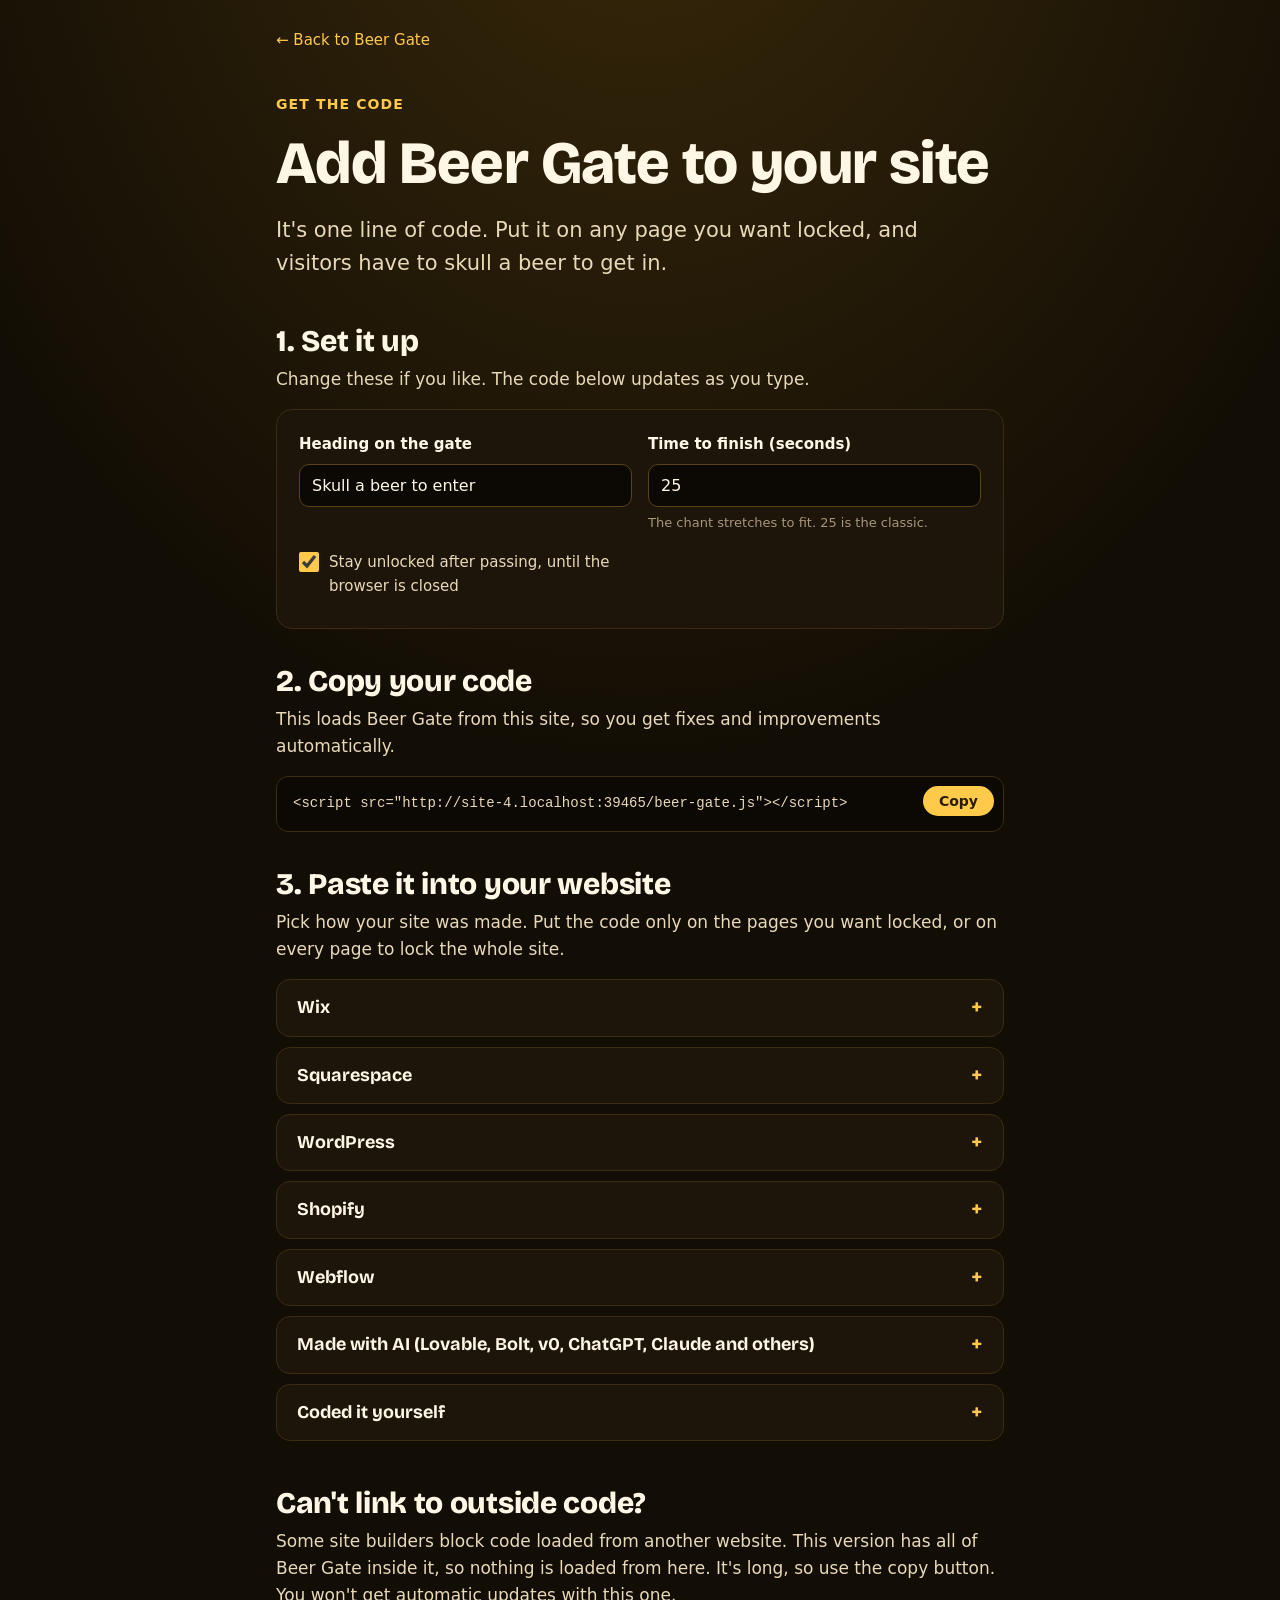
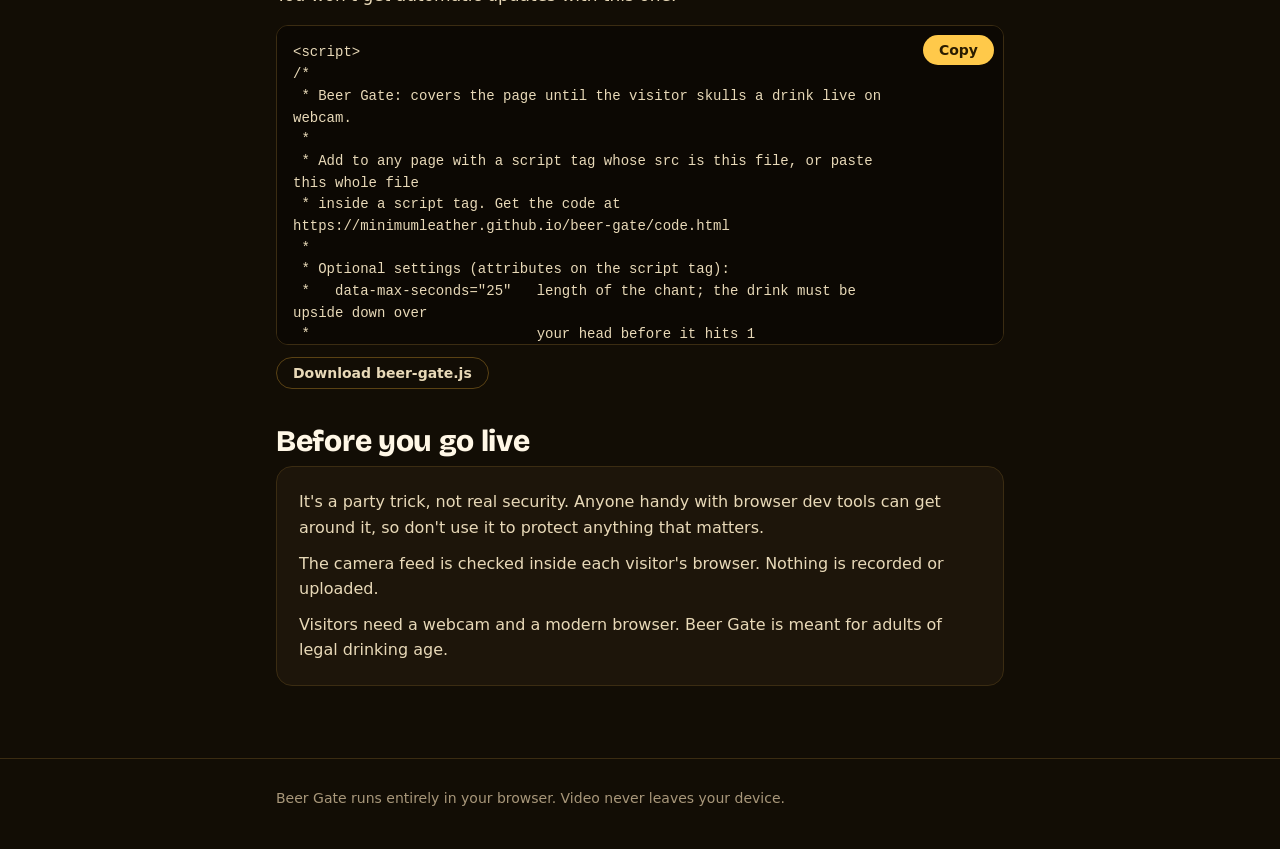
==== code.html @ 884e00bf "Beer Gate: skull a beer on webcam to unlock a page Gate script, demo landing page, and a code page w" ====
<!doctype html>
<html lang="en">
<head>
  <meta charset="utf-8">
  <meta name="viewport" content="width=device-width, initial-scale=1">
  <title>Beer Gate: get the code</title>
  <meta name="description" content="Add Beer Gate to your website: one line of code, with steps for Wix, Squarespace, WordPress, Shopify, Webflow and AI-built sites.">
  <link rel="icon" href="data:image/svg+xml,<svg xmlns='http://www.w3.org/2000/svg' viewBox='0 0 100 100'><text y='.9em' font-size='90'>🍺</text></svg>">
  <link rel="preconnect" href="https://fonts.googleapis.com">
  <link rel="preconnect" href="https://fonts.gstatic.com" crossorigin>
  <link href="https://fonts.googleapis.com/css2?family=Bricolage+Grotesque:opsz,wght@12..96,700;12..96,800&display=swap" rel="stylesheet">
  <link rel="stylesheet" href="site.css">
  <style>
    .back { display: inline-block; margin: 28px 0 0; text-decoration: none; font-size: 15px; }
    header { padding: 40px 0 8px; }
    header .lede { margin: 18px 0 0; }
    section { padding: 36px 0 0; }
    section > h2 { font-size: clamp(24px, 3.6vw, 30px); margin-bottom: 8px; }
    section > p { color: var(--text-soft); margin: 8px 0 16px; }

    .options { display: grid; gap: 16px; grid-template-columns: repeat(auto-fit, minmax(220px, 1fr)); }
    label { display: block; font-weight: 600; font-size: 15px; margin-bottom: 8px; }
    input[type="text"], input[type="number"] {
      width: 100%; background: var(--bg-inset); color: var(--text); border: 1px solid var(--line-strong);
      border-radius: 10px; padding: 11px 12px; font: 16px var(--body);
    }
    input:focus { outline: 2px solid var(--gold); outline-offset: 1px; }
    .check { display: flex; gap: 10px; align-items: flex-start; font-weight: 400; color: var(--text-soft); }
    .check input { width: 20px; height: 20px; accent-color: var(--gold); margin: 2px 0 0; flex: none; }
    .hint { color: var(--text-faint); font-size: 13px; margin: 6px 0 0; }

    .snippet { position: relative; }
    .snippet .copy { position: absolute; top: 10px; right: 10px; }
    .snippet pre { padding-right: 96px; }
    .tall pre { max-height: 320px; }
    .row { display: flex; flex-wrap: wrap; gap: 10px; margin-top: 12px; }

    details { border: 1px solid var(--line); border-radius: 14px; background: var(--bg-raised); margin-bottom: 10px; }
    summary { cursor: pointer; padding: 16px 20px; font: 700 18px/1.3 var(--display); list-style: none; display: flex; justify-content: space-between; gap: 12px; }
    summary::-webkit-details-marker { display: none; }
    summary::after { content: "+"; color: var(--gold); font-size: 22px; line-height: 1; }
    details[open] summary::after { content: "–"; }
    .body { padding: 0 20px 18px; color: var(--text-soft); font-size: 16px; }
    .body ol { margin: 0 0 12px; padding-left: 22px; }
    .body li { margin: 6px 0; }
    .body p { margin: 0 0 12px; }
    .note { border-left: 3px solid var(--gold); padding: 2px 0 2px 12px; color: var(--text-soft); font-size: 15px; }
    b { color: var(--text); }
  </style>
</head>
<body>
  <main class="wrap narrow">
    <a class="back" href="./">← Back to Beer Gate</a>

    <header>
      <p class="eyebrow">Get the code</p>
      <h1 style="font-size: clamp(38px, 7vw, 60px)">Add Beer Gate to your site</h1>
      <p class="lede">It's one line of code. Put it on any page you want locked, and visitors have to skull a beer to get in.</p>
    </header>

    <section>
      <h2>1. Set it up</h2>
      <p>Change these if you like. The code below updates as you type.</p>
      <div class="card options">
        <div>
          <label for="title">Heading on the gate</label>
          <input type="text" id="title" value="Skull a beer to enter" maxlength="80">
        </div>
        <div>
          <label for="secs">Time to finish (seconds)</label>
          <input type="number" id="secs" value="25" min="10" max="60" step="1">
          <p class="hint">The chant stretches to fit. 25 is the classic.</p>
        </div>
        <div>
          <label class="check"><input type="checkbox" id="remember" checked> Stay unlocked after passing, until the browser is closed</label>
        </div>
      </div>
    </section>

    <section>
      <h2>2. Copy your code</h2>
      <p>This loads Beer Gate from this site, so you get fixes and improvements automatically.</p>
      <div class="snippet">
        <pre class="code" id="oneLine"></pre>
        <button class="btn small copy" data-copy="oneLine">Copy</button>
      </div>
    </section>

    <section>
      <h2>3. Paste it into your website</h2>
      <p>Pick how your site was made. Put the code only on the pages you want locked, or on every page to lock the whole site.</p>

      <details>
        <summary>Wix</summary>
        <div class="body">
          <ol>
            <li>In your Wix dashboard, go to <b>Settings</b>, then scroll to <b>Advanced</b> and open <b>Custom Code</b>.</li>
            <li>Click <b>+ Add Custom Code</b> and paste your code into the box.</li>
            <li>Under <b>Add Code to Pages</b>, choose <b>All pages</b> or pick the pages to lock.</li>
            <li>Under <b>Place Code in</b>, choose <b>Head</b>, then click <b>Apply</b>.</li>
          </ol>
          <p class="note">Wix only allows custom code on Premium plans with a connected domain. Don't use the "Embed HTML" element: it runs in a small box that can't cover the page or use the camera.</p>
        </div>
      </details>

      <details>
        <summary>Squarespace</summary>
        <div class="body">
          <ol>
            <li>Open the <b>Code Injection</b> panel. If you can't find it, search "Code Injection" in the Squarespace menu.</li>
            <li>Paste your code into the <b>Header</b> box and click <b>Save</b>. This locks every page.</li>
            <li>To lock just one page instead, open that page's <b>Settings</b>, go to <b>Advanced</b>, and paste the code into <b>Page Header Code Injection</b>.</li>
          </ol>
          <p class="note">Code Injection is only on paid Squarespace plans that include custom code.</p>
        </div>
      </details>

      <details>
        <summary>WordPress</summary>
        <div class="body">
          <ol>
            <li>Install the free <b>WPCode</b> plugin (Plugins, Add New, search "WPCode").</li>
            <li>Go to <b>Code Snippets</b>, then <b>Header &amp; Footer</b>.</li>
            <li>Paste your code into the <b>Header</b> box and click <b>Save Changes</b>.</li>
          </ol>
          <p class="note">On WordPress.com (not self-hosted), plugins need a Business plan or higher.</p>
        </div>
      </details>

      <details>
        <summary>Shopify</summary>
        <div class="body">
          <ol>
            <li>Go to <b>Online Store</b>, then <b>Themes</b>. Next to your theme, click <b>⋯</b> then <b>Edit code</b>.</li>
            <li>Open <b>layout/theme.liquid</b>.</li>
            <li>Paste your code on the line just above <code>&lt;/head&gt;</code>, then click <b>Save</b>.</li>
          </ol>
        </div>
      </details>

      <details>
        <summary>Webflow</summary>
        <div class="body">
          <ol>
            <li>Open <b>Site settings</b>, then <b>Custom code</b>.</li>
            <li>Paste your code into <b>Head code</b>, save, and publish your site.</li>
            <li>To lock one page instead, open that page's settings and paste it under <b>Custom code</b>, <b>Inside &lt;head&gt; tag</b>.</li>
          </ol>
          <p class="note">Webflow needs a paid site plan for custom code.</p>
        </div>
      </details>

      <details>
        <summary>Made with AI (Lovable, Bolt, v0, ChatGPT, Claude and others)</summary>
        <div class="body">
          <p>Copy this message and send it to the AI tool that built your site. It already has your code in it.</p>
          <div class="snippet">
            <pre class="code" id="aiPrompt"></pre>
            <button class="btn small copy" data-copy="aiPrompt">Copy</button>
          </div>
        </div>
      </details>

      <details>
        <summary>Coded it yourself</summary>
        <div class="body">
          <p>Paste the code inside the <code>&lt;head&gt;</code> of each page you want locked, then upload as usual. Your site needs to be on <code>https://</code>, or browsers won't allow the camera.</p>
          <p>When someone passes, Beer Gate fires an event you can listen for:</p>
          <pre class="code">document.addEventListener("beergate:unlock", (e) =&gt; {
  console.log("Skulled in", e.detail.seconds, "seconds");
});</pre>
          <p style="margin-top: 12px">Run <code>BeerGate.reset()</code> to lock it again, or add <code>data-auto="false"</code> to the tag and call <code>BeerGate.open()</code> to open it on demand.</p>
        </div>
      </details>
    </section>

    <section class="tall">
      <h2>Can't link to outside code?</h2>
      <p>Some site builders block code loaded from another website. This version has all of Beer Gate inside it, so nothing is loaded from here. It's long, so use the copy button. You won't get automatic updates with this one.</p>
      <div class="snippet">
        <pre class="code" id="fullCode">Loading…</pre>
        <button class="btn small copy" data-copy="fullCode">Copy</button>
      </div>
      <div class="row">
        <a class="btn ghost small" href="beer-gate.js" download>Download beer-gate.js</a>
      </div>
    </section>

    <section>
      <h2>Before you go live</h2>
      <div class="card" style="color: var(--text-soft); font-size: 16px">
        <p style="margin: 0 0 10px">It's a party trick, not real security. Anyone handy with browser dev tools can get around it, so don't use it to protect anything that matters.</p>
        <p style="margin: 0 0 10px">The camera feed is checked inside each visitor's browser. Nothing is recorded or uploaded.</p>
        <p style="margin: 0">Visitors need a webcam and a modern browser. Beer Gate is meant for adults of legal drinking age.</p>
      </div>
    </section>
  </main>

  <footer>
    <div class="wrap narrow muted">Beer Gate runs entirely in your browser. Video never leaves your device.</div>
  </footer>

  <script>
    const $ = (id) => document.getElementById(id);
    const scriptUrl = new URL("beer-gate.js", location.href).href;
    const attr = (s) => s.replace(/&/g, "&amp;").replace(/"/g, "&quot;").replace(/</g, "&lt;").replace(/>/g, "&gt;");
    let fullSource = null;

    // Only settings that differ from the defaults go on the tag, to keep it short.
    function attrs() {
      const title = $("title").value.trim();
      const secs = Math.round(Number($("secs").value));
      let a = "";
      if (title && title !== "Skull a beer to enter") a += ` data-title="${attr(title)}"`;
      if (secs >= 10 && secs <= 60 && secs !== 25) a += ` data-max-seconds="${secs}"`;
      if (!$("remember").checked) a += ` data-remember="false"`;
      return a;
    }

    function render() {
      const a = attrs();
      const line = `<script src="${scriptUrl}"${a}><\/script>`;
      $("oneLine").textContent = line;
      $("aiPrompt").textContent =
        "Add this script tag inside the <head> of every page on my site that should be locked. " +
        "Add it exactly as written, as a plain script tag. Don't rewrite it, bundle it, or turn it into a component:\n\n" + line;
      if (fullSource !== null) $("fullCode").textContent = `<script${a}>\n${fullSource}\n<\/script>`;
    }

    ["title", "secs", "remember"].forEach((id) => $(id).addEventListener("input", render));
    render();

    fetch("beer-gate.js")
      .then((r) => { if (!r.ok) throw new Error(r.status); return r.text(); })
      .then((src) => { fullSource = src.trimEnd(); render(); })
      .catch(() => { $("fullCode").textContent = "Couldn't load the code here. Use the download button below instead."; });

    document.querySelectorAll("[data-copy]").forEach((btn) => {
      btn.addEventListener("click", async () => {
        const text = $(btn.dataset.copy).textContent;
        try {
          await navigator.clipboard.writeText(text);
        } catch {
          const ta = document.createElement("textarea");
          ta.value = text;
          document.body.appendChild(ta);
          ta.select();
          document.execCommand("copy");
          ta.remove();
        }
        btn.textContent = "Copied";
        setTimeout(() => { btn.textContent = "Copy"; }, 1600);
      });
    });
  </script>
</body>
</html>
---- site.css ----
:root {
  --bg: #120d05;
  --bg-raised: #1d150a;
  --bg-inset: #0c0803;
  --line: #3b2c12;
  --line-strong: #5a4214;
  --gold: #ffc94a;
  --gold-hover: #ffd770;
  --on-gold: #2a1c00;
  --text: #fff7e6;
  --text-soft: #e8d9b8;
  --text-faint: #a8977a;
  --green: #4ade80;
  --display: "Bricolage Grotesque", system-ui, sans-serif;
  --body: system-ui, -apple-system, "Segoe UI", Roboto, sans-serif;
  --mono: ui-monospace, "Cascadia Code", Consolas, monospace;
  color-scheme: dark;
}

* { box-sizing: border-box; }
html { -webkit-text-size-adjust: 100%; }
body {
  margin: 0;
  background: radial-gradient(ellipse 90% 60% at 50% -10%, #3a2a0a, transparent 70%), var(--bg);
  background-repeat: no-repeat;
  color: var(--text);
  font: 17px/1.6 var(--body);
}
a { color: var(--gold); }
a:hover { color: var(--gold-hover); }
:focus-visible { outline: 2px solid var(--gold); outline-offset: 3px; }

.wrap { max-width: 1080px; margin: 0 auto; padding: 0 16px; }
.narrow { max-width: 760px; }

h1, h2, h3 { font-family: var(--display); line-height: 1.1; margin: 0; letter-spacing: -0.01em; }
h1 { font-size: clamp(44px, 9vw, 88px); font-weight: 800; }
h2 { font-size: clamp(28px, 4.5vw, 40px); font-weight: 800; }
h3 { font-size: 20px; font-weight: 700; }
.eyebrow { color: var(--gold); font-weight: 700; font-size: 14px; letter-spacing: 0.08em; text-transform: uppercase; margin: 0 0 14px; }
.lede { color: var(--text-soft); font-size: clamp(18px, 2.4vw, 21px); max-width: 34em; }
.muted { color: var(--text-faint); font-size: 14px; }

.btn {
  display: inline-flex; align-items: center; justify-content: center; gap: 8px;
  background: var(--gold); color: var(--on-gold); border: 0; border-radius: 999px;
  padding: 14px 30px; font: 700 17px/1 var(--body); text-decoration: none; cursor: pointer;
}
.btn:hover { background: var(--gold-hover); color: var(--on-gold); }
.btn.big { padding: 20px 44px; font-size: 20px; }
.btn.ghost { background: transparent; color: var(--text-soft); border: 1px solid var(--line-strong); }
.btn.ghost:hover { border-color: var(--gold); color: var(--gold); background: rgba(255, 201, 74, 0.08); }
.btn.small { padding: 8px 16px; font-size: 14px; }

.card { background: var(--bg-raised); border: 1px solid var(--line); border-radius: 16px; padding: 22px; }

pre.code {
  margin: 0; background: var(--bg-inset); border: 1px solid var(--line); border-radius: 12px;
  padding: 16px; overflow: auto; font: 14px/1.55 var(--mono); color: var(--text-soft);
  white-space: pre-wrap; overflow-wrap: anywhere;
}
code { font-family: var(--mono); font-size: 0.9em; color: var(--gold); }

footer { border-top: 1px solid var(--line); margin-top: 72px; padding: 28px 0 40px; }
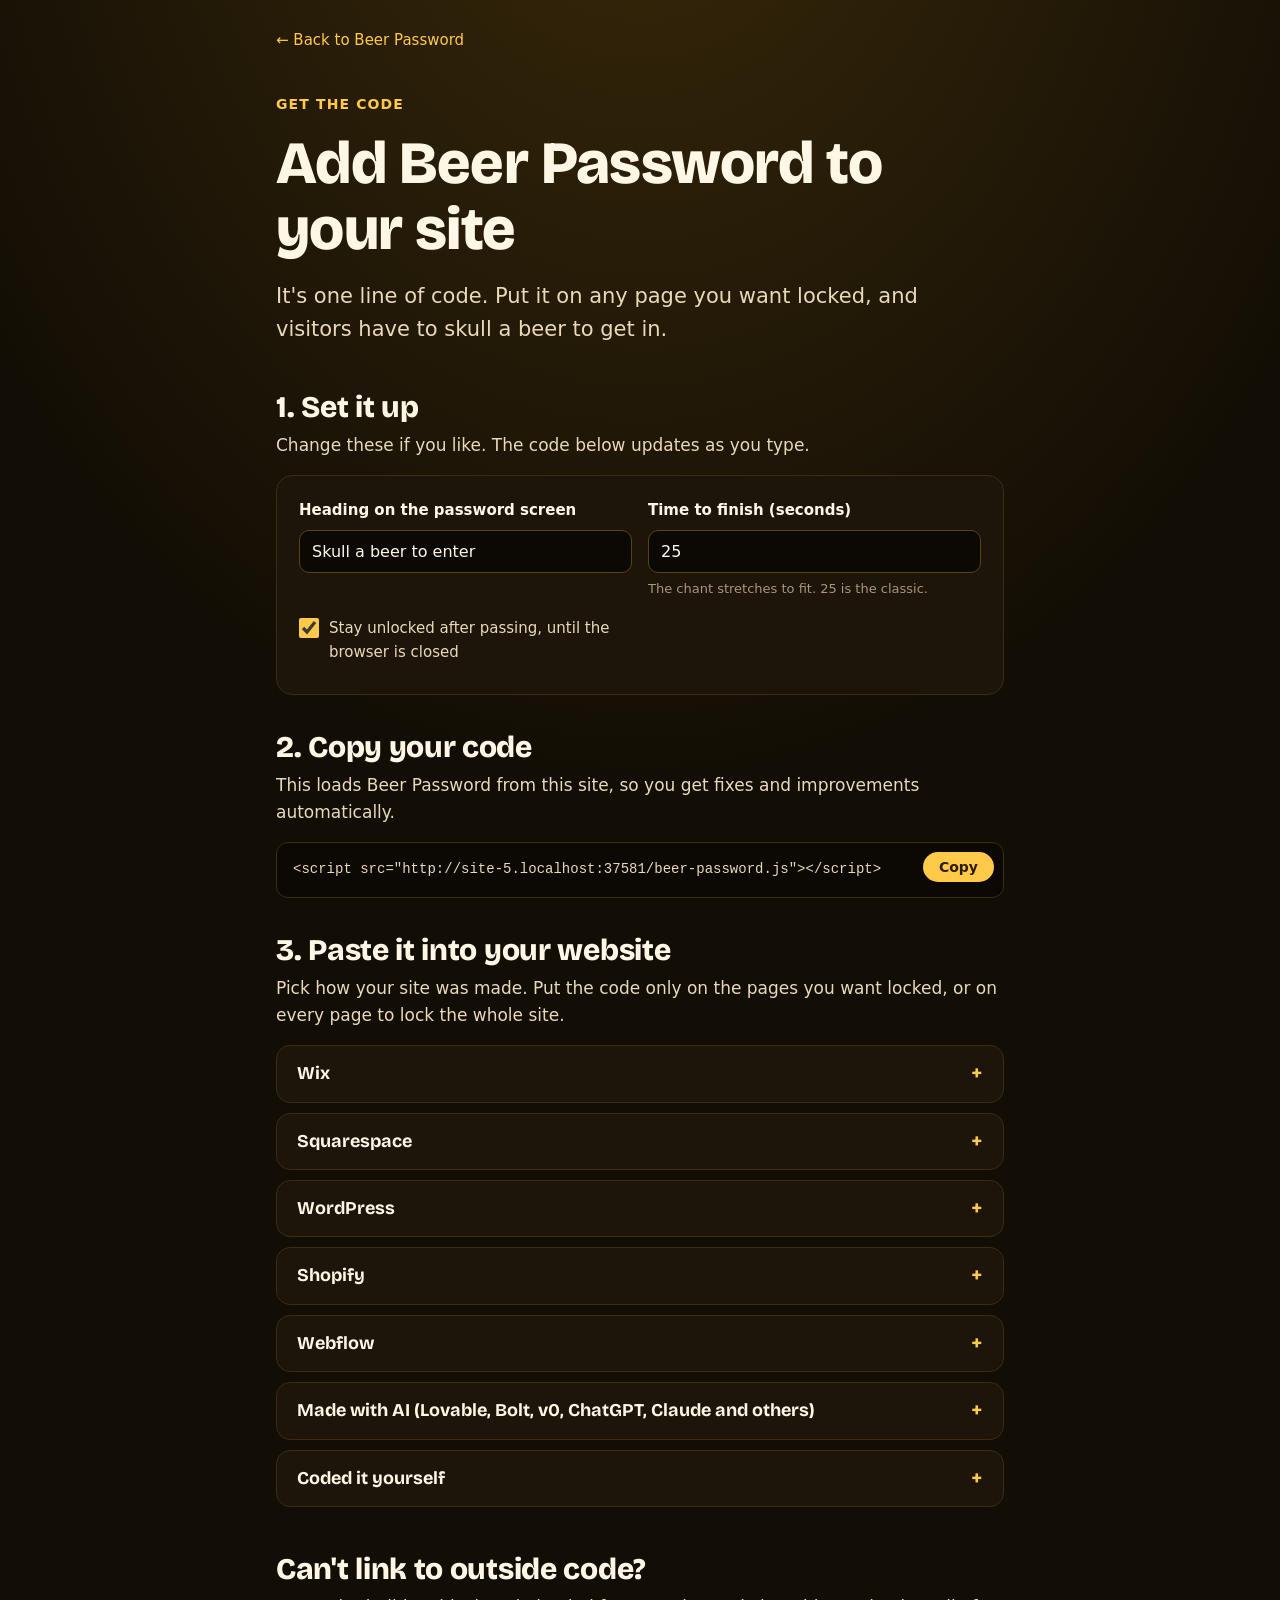
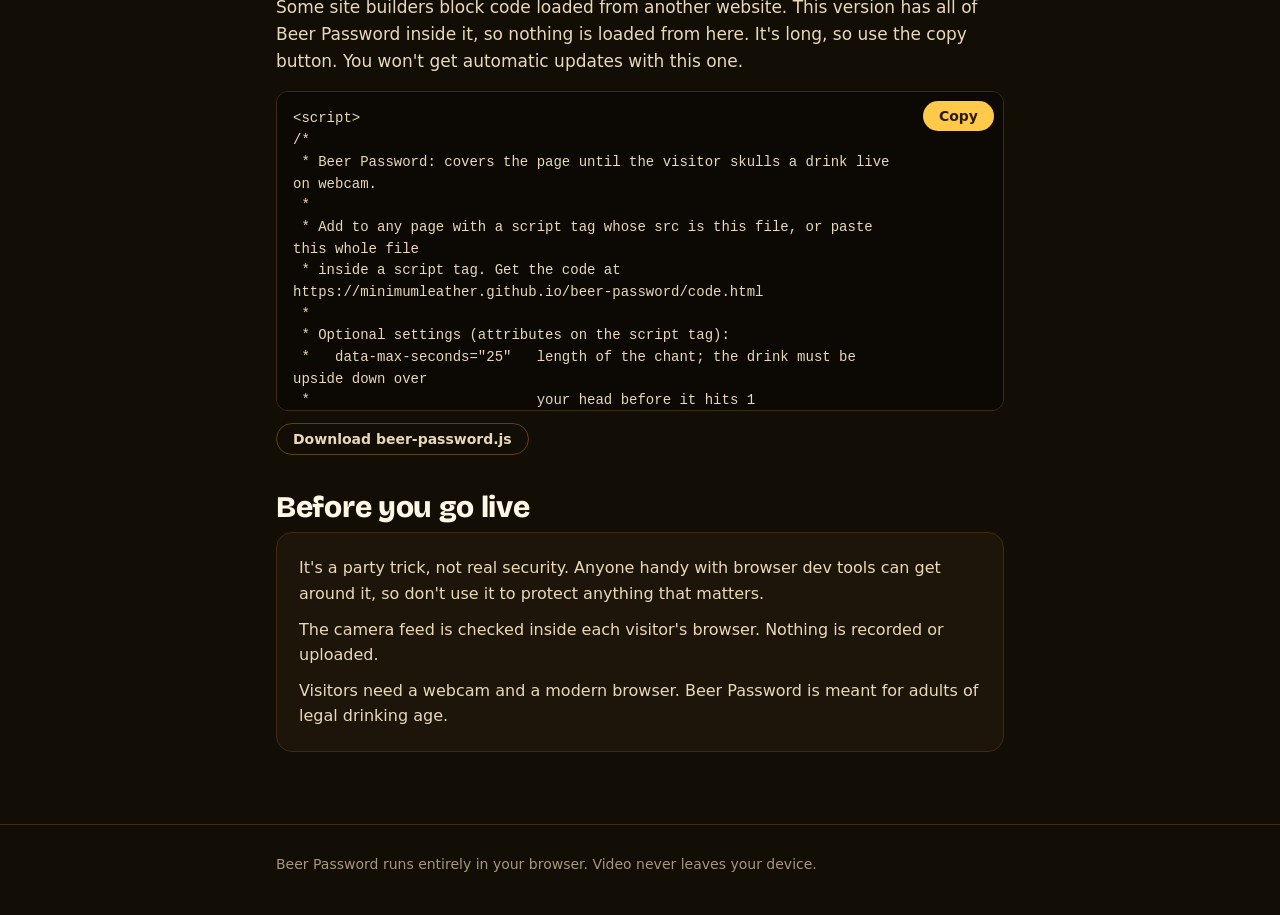
==== commit c5ac0efe: "Rename Beer Gate to Beer Password Renames the script to beer-password.js, the global to BeerPassword" ====
--- a/code.html
+++ b/code.html
@@ -3,8 +3,8 @@
 <head>
   <meta charset="utf-8">
   <meta name="viewport" content="width=device-width, initial-scale=1">
-  <title>Beer Gate: get the code</title>
-  <meta name="description" content="Add Beer Gate to your website: one line of code, with steps for Wix, Squarespace, WordPress, Shopify, Webflow and AI-built sites.">
+  <title>Beer Password: get the code</title>
+  <meta name="description" content="Add Beer Password to your website: one line of code, with steps for Wix, Squarespace, WordPress, Shopify, Webflow and AI-built sites.">
   <link rel="icon" href="data:image/svg+xml,<svg xmlns='http://www.w3.org/2000/svg' viewBox='0 0 100 100'><text y='.9em' font-size='90'>🍺</text></svg>">
   <link rel="preconnect" href="https://fonts.googleapis.com">
   <link rel="preconnect" href="https://fonts.gstatic.com" crossorigin>
@@ -50,11 +50,11 @@
 </head>
 <body>
   <main class="wrap narrow">
-    <a class="back" href="./">← Back to Beer Gate</a>
+    <a class="back" href="./">← Back to Beer Password</a>
 
     <header>
       <p class="eyebrow">Get the code</p>
-      <h1 style="font-size: clamp(38px, 7vw, 60px)">Add Beer Gate to your site</h1>
+      <h1 style="font-size: clamp(38px, 7vw, 60px)">Add Beer Password to your site</h1>
       <p class="lede">It's one line of code. Put it on any page you want locked, and visitors have to skull a beer to get in.</p>
     </header>
 
@@ -63,7 +63,7 @@
       <p>Change these if you like. The code below updates as you type.</p>
       <div class="card options">
         <div>
-          <label for="title">Heading on the gate</label>
+          <label for="title">Heading on the password screen</label>
           <input type="text" id="title" value="Skull a beer to enter" maxlength="80">
         </div>
         <div>
@@ -79,7 +79,7 @@
 
     <section>
       <h2>2. Copy your code</h2>
-      <p>This loads Beer Gate from this site, so you get fixes and improvements automatically.</p>
+      <p>This loads Beer Password from this site, so you get fixes and improvements automatically.</p>
       <div class="snippet">
         <pre class="code" id="oneLine"></pre>
         <button class="btn small copy" data-copy="oneLine">Copy</button>
@@ -165,24 +165,24 @@
         <summary>Coded it yourself</summary>
         <div class="body">
           <p>Paste the code inside the <code>&lt;head&gt;</code> of each page you want locked, then upload as usual. Your site needs to be on <code>https://</code>, or browsers won't allow the camera.</p>
-          <p>When someone passes, Beer Gate fires an event you can listen for:</p>
-          <pre class="code">document.addEventListener("beergate:unlock", (e) =&gt; {
+          <p>When someone passes, Beer Password fires an event you can listen for:</p>
+          <pre class="code">document.addEventListener("beerpassword:unlock", (e) =&gt; {
   console.log("Skulled in", e.detail.seconds, "seconds");
 });</pre>
-          <p style="margin-top: 12px">Run <code>BeerGate.reset()</code> to lock it again, or add <code>data-auto="false"</code> to the tag and call <code>BeerGate.open()</code> to open it on demand.</p>
+          <p style="margin-top: 12px">Run <code>BeerPassword.reset()</code> to lock it again, or add <code>data-auto="false"</code> to the tag and call <code>BeerPassword.open()</code> to open it on demand.</p>
         </div>
       </details>
     </section>
 
     <section class="tall">
       <h2>Can't link to outside code?</h2>
-      <p>Some site builders block code loaded from another website. This version has all of Beer Gate inside it, so nothing is loaded from here. It's long, so use the copy button. You won't get automatic updates with this one.</p>
+      <p>Some site builders block code loaded from another website. This version has all of Beer Password inside it, so nothing is loaded from here. It's long, so use the copy button. You won't get automatic updates with this one.</p>
       <div class="snippet">
         <pre class="code" id="fullCode">Loading…</pre>
         <button class="btn small copy" data-copy="fullCode">Copy</button>
       </div>
       <div class="row">
-        <a class="btn ghost small" href="beer-gate.js" download>Download beer-gate.js</a>
+        <a class="btn ghost small" href="beer-password.js" download>Download beer-password.js</a>
       </div>
     </section>
 
@@ -191,18 +191,18 @@
       <div class="card" style="color: var(--text-soft); font-size: 16px">
         <p style="margin: 0 0 10px">It's a party trick, not real security. Anyone handy with browser dev tools can get around it, so don't use it to protect anything that matters.</p>
         <p style="margin: 0 0 10px">The camera feed is checked inside each visitor's browser. Nothing is recorded or uploaded.</p>
-        <p style="margin: 0">Visitors need a webcam and a modern browser. Beer Gate is meant for adults of legal drinking age.</p>
+        <p style="margin: 0">Visitors need a webcam and a modern browser. Beer Password is meant for adults of legal drinking age.</p>
       </div>
     </section>
   </main>
 
   <footer>
-    <div class="wrap narrow muted">Beer Gate runs entirely in your browser. Video never leaves your device.</div>
+    <div class="wrap narrow muted">Beer Password runs entirely in your browser. Video never leaves your device.</div>
   </footer>
 
   <script>
     const $ = (id) => document.getElementById(id);
-    const scriptUrl = new URL("beer-gate.js", location.href).href;
+    const scriptUrl = new URL("beer-password.js", location.href).href;
     const attr = (s) => s.replace(/&/g, "&amp;").replace(/"/g, "&quot;").replace(/</g, "&lt;").replace(/>/g, "&gt;");
     let fullSource = null;
 
@@ -230,7 +230,7 @@
     ["title", "secs", "remember"].forEach((id) => $(id).addEventListener("input", render));
     render();
 
-    fetch("beer-gate.js")
+    fetch("beer-password.js")
       .then((r) => { if (!r.ok) throw new Error(r.status); return r.text(); })
       .then((src) => { fullSource = src.trimEnd(); render(); })
       .catch(() => { $("fullCode").textContent = "Couldn't load the code here. Use the download button below instead."; });
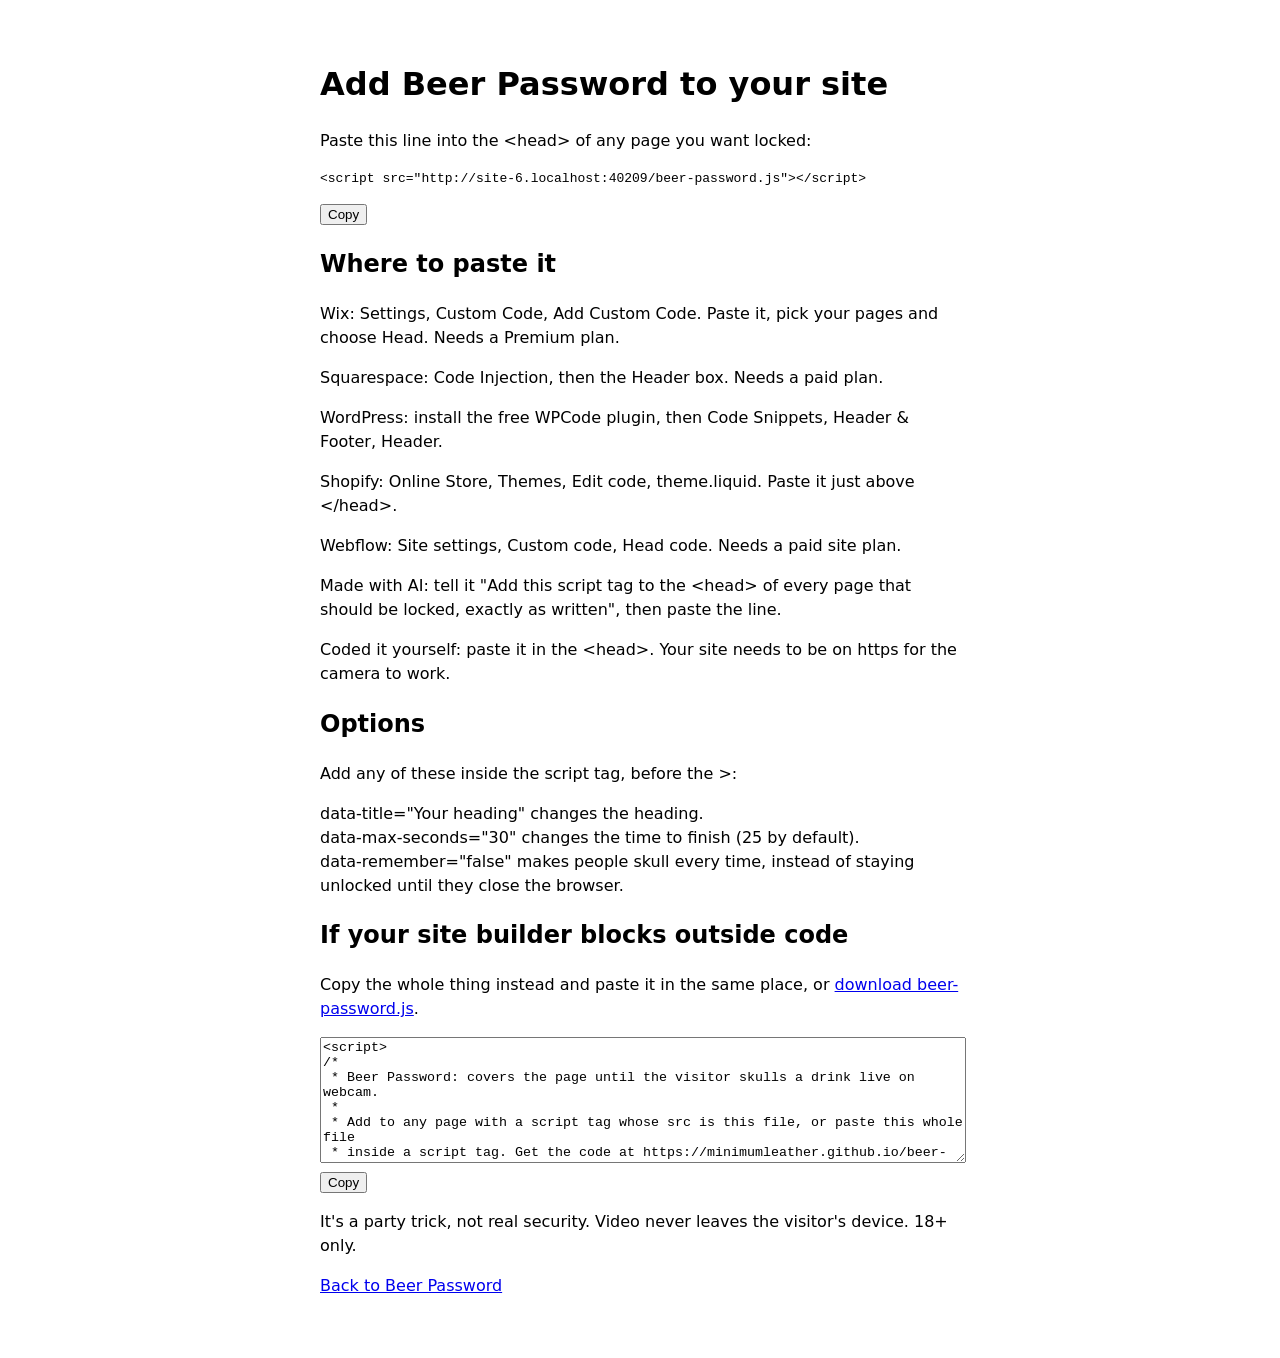
==== commit f7d48db8: "Make the code page plain text Co-Authored-By: Claude Opus 5.5 <noreply@anthropic.com>" ====
--- a/code.html
+++ b/code.html
@@ -4,240 +4,57 @@
   <meta charset="utf-8">
   <meta name="viewport" content="width=device-width, initial-scale=1">
   <title>Beer Password: get the code</title>
-  <meta name="description" content="Add Beer Password to your website: one line of code, with steps for Wix, Squarespace, WordPress, Shopify, Webflow and AI-built sites.">
+  <meta name="description" content="Add Beer Password to your website with one line of code.">
   <link rel="icon" href="data:image/svg+xml,<svg xmlns='http://www.w3.org/2000/svg' viewBox='0 0 100 100'><text y='.9em' font-size='90'>🍺</text></svg>">
-  <link rel="preconnect" href="https://fonts.googleapis.com">
-  <link rel="preconnect" href="https://fonts.gstatic.com" crossorigin>
-  <link href="https://fonts.googleapis.com/css2?family=Bricolage+Grotesque:opsz,wght@12..96,700;12..96,800&display=swap" rel="stylesheet">
-  <link rel="stylesheet" href="site.css">
   <style>
-    .back { display: inline-block; margin: 28px 0 0; text-decoration: none; font-size: 15px; }
-    header { padding: 40px 0 8px; }
-    header .lede { margin: 18px 0 0; }
-    section { padding: 36px 0 0; }
-    section > h2 { font-size: clamp(24px, 3.6vw, 30px); margin-bottom: 8px; }
-    section > p { color: var(--text-soft); margin: 8px 0 16px; }
-
-    .options { display: grid; gap: 16px; grid-template-columns: repeat(auto-fit, minmax(220px, 1fr)); }
-    label { display: block; font-weight: 600; font-size: 15px; margin-bottom: 8px; }
-    input[type="text"], input[type="number"] {
-      width: 100%; background: var(--bg-inset); color: var(--text); border: 1px solid var(--line-strong);
-      border-radius: 10px; padding: 11px 12px; font: 16px var(--body);
-    }
-    input:focus { outline: 2px solid var(--gold); outline-offset: 1px; }
-    .check { display: flex; gap: 10px; align-items: flex-start; font-weight: 400; color: var(--text-soft); }
-    .check input { width: 20px; height: 20px; accent-color: var(--gold); margin: 2px 0 0; flex: none; }
-    .hint { color: var(--text-faint); font-size: 13px; margin: 6px 0 0; }
-
-    .snippet { position: relative; }
-    .snippet .copy { position: absolute; top: 10px; right: 10px; }
-    .snippet pre { padding-right: 96px; }
-    .tall pre { max-height: 320px; }
-    .row { display: flex; flex-wrap: wrap; gap: 10px; margin-top: 12px; }
-
-    details { border: 1px solid var(--line); border-radius: 14px; background: var(--bg-raised); margin-bottom: 10px; }
-    summary { cursor: pointer; padding: 16px 20px; font: 700 18px/1.3 var(--display); list-style: none; display: flex; justify-content: space-between; gap: 12px; }
-    summary::-webkit-details-marker { display: none; }
-    summary::after { content: "+"; color: var(--gold); font-size: 22px; line-height: 1; }
-    details[open] summary::after { content: "–"; }
-    .body { padding: 0 20px 18px; color: var(--text-soft); font-size: 16px; }
-    .body ol { margin: 0 0 12px; padding-left: 22px; }
-    .body li { margin: 6px 0; }
-    .body p { margin: 0 0 12px; }
-    .note { border-left: 3px solid var(--gold); padding: 2px 0 2px 12px; color: var(--text-soft); font-size: 15px; }
-    b { color: var(--text); }
+    body { font-family: system-ui, sans-serif; max-width: 640px; margin: 60px auto; padding: 0 16px; line-height: 1.5; }
+    pre { white-space: pre-wrap; overflow-wrap: anywhere; }
+    textarea { width: 100%; font-family: monospace; }
   </style>
 </head>
 <body>
-  <main class="wrap narrow">
-    <a class="back" href="./">← Back to Beer Password</a>
+  <h1>Add Beer Password to your site</h1>
 
-    <header>
-      <p class="eyebrow">Get the code</p>
-      <h1 style="font-size: clamp(38px, 7vw, 60px)">Add Beer Password to your site</h1>
-      <p class="lede">It's one line of code. Put it on any page you want locked, and visitors have to skull a beer to get in.</p>
-    </header>
+  <p>Paste this line into the &lt;head&gt; of any page you want locked:</p>
+  <pre id="oneLine"></pre>
+  <button data-copy="oneLine">Copy</button>
 
-    <section>
-      <h2>1. Set it up</h2>
-      <p>Change these if you like. The code below updates as you type.</p>
-      <div class="card options">
-        <div>
-          <label for="title">Heading on the password screen</label>
-          <input type="text" id="title" value="Skull a beer to enter" maxlength="80">
-        </div>
-        <div>
-          <label for="secs">Time to finish (seconds)</label>
-          <input type="number" id="secs" value="25" min="10" max="60" step="1">
-          <p class="hint">The chant stretches to fit. 25 is the classic.</p>
-        </div>
-        <div>
-          <label class="check"><input type="checkbox" id="remember" checked> Stay unlocked after passing, until the browser is closed</label>
-        </div>
-      </div>
-    </section>
+  <h2>Where to paste it</h2>
+  <p>Wix: Settings, Custom Code, Add Custom Code. Paste it, pick your pages and choose Head. Needs a Premium plan.</p>
+  <p>Squarespace: Code Injection, then the Header box. Needs a paid plan.</p>
+  <p>WordPress: install the free WPCode plugin, then Code Snippets, Header &amp; Footer, Header.</p>
+  <p>Shopify: Online Store, Themes, Edit code, theme.liquid. Paste it just above &lt;/head&gt;.</p>
+  <p>Webflow: Site settings, Custom code, Head code. Needs a paid site plan.</p>
+  <p>Made with AI: tell it "Add this script tag to the &lt;head&gt; of every page that should be locked, exactly as written", then paste the line.</p>
+  <p>Coded it yourself: paste it in the &lt;head&gt;. Your site needs to be on https for the camera to work.</p>
 
-    <section>
-      <h2>2. Copy your code</h2>
-      <p>This loads Beer Password from this site, so you get fixes and improvements automatically.</p>
-      <div class="snippet">
-        <pre class="code" id="oneLine"></pre>
-        <button class="btn small copy" data-copy="oneLine">Copy</button>
-      </div>
-    </section>
+  <h2>Options</h2>
+  <p>Add any of these inside the script tag, before the &gt;:</p>
+  <p>data-title="Your heading" changes the heading.<br>
+     data-max-seconds="30" changes the time to finish (25 by default).<br>
+     data-remember="false" makes people skull every time, instead of staying unlocked until they close the browser.</p>
 
-    <section>
-      <h2>3. Paste it into your website</h2>
-      <p>Pick how your site was made. Put the code only on the pages you want locked, or on every page to lock the whole site.</p>
+  <h2>If your site builder blocks outside code</h2>
+  <p>Copy the whole thing instead and paste it in the same place, or <a href="beer-password.js" download>download beer-password.js</a>.</p>
+  <textarea id="fullCode" rows="8" readonly>Loading…</textarea>
+  <button data-copy="fullCode">Copy</button>
 
-      <details>
-        <summary>Wix</summary>
-        <div class="body">
-          <ol>
-            <li>In your Wix dashboard, go to <b>Settings</b>, then scroll to <b>Advanced</b> and open <b>Custom Code</b>.</li>
-            <li>Click <b>+ Add Custom Code</b> and paste your code into the box.</li>
-            <li>Under <b>Add Code to Pages</b>, choose <b>All pages</b> or pick the pages to lock.</li>
-            <li>Under <b>Place Code in</b>, choose <b>Head</b>, then click <b>Apply</b>.</li>
-          </ol>
-          <p class="note">Wix only allows custom code on Premium plans with a connected domain. Don't use the "Embed HTML" element: it runs in a small box that can't cover the page or use the camera.</p>
-        </div>
-      </details>
-
-      <details>
-        <summary>Squarespace</summary>
-        <div class="body">
-          <ol>
-            <li>Open the <b>Code Injection</b> panel. If you can't find it, search "Code Injection" in the Squarespace menu.</li>
-            <li>Paste your code into the <b>Header</b> box and click <b>Save</b>. This locks every page.</li>
-            <li>To lock just one page instead, open that page's <b>Settings</b>, go to <b>Advanced</b>, and paste the code into <b>Page Header Code Injection</b>.</li>
-          </ol>
-          <p class="note">Code Injection is only on paid Squarespace plans that include custom code.</p>
-        </div>
-      </details>
-
-      <details>
-        <summary>WordPress</summary>
-        <div class="body">
-          <ol>
-            <li>Install the free <b>WPCode</b> plugin (Plugins, Add New, search "WPCode").</li>
-            <li>Go to <b>Code Snippets</b>, then <b>Header &amp; Footer</b>.</li>
-            <li>Paste your code into the <b>Header</b> box and click <b>Save Changes</b>.</li>
-          </ol>
-          <p class="note">On WordPress.com (not self-hosted), plugins need a Business plan or higher.</p>
-        </div>
-      </details>
-
-      <details>
-        <summary>Shopify</summary>
-        <div class="body">
-          <ol>
-            <li>Go to <b>Online Store</b>, then <b>Themes</b>. Next to your theme, click <b>⋯</b> then <b>Edit code</b>.</li>
-            <li>Open <b>layout/theme.liquid</b>.</li>
-            <li>Paste your code on the line just above <code>&lt;/head&gt;</code>, then click <b>Save</b>.</li>
-          </ol>
-        </div>
-      </details>
-
-      <details>
-        <summary>Webflow</summary>
-        <div class="body">
-          <ol>
-            <li>Open <b>Site settings</b>, then <b>Custom code</b>.</li>
-            <li>Paste your code into <b>Head code</b>, save, and publish your site.</li>
-            <li>To lock one page instead, open that page's settings and paste it under <b>Custom code</b>, <b>Inside &lt;head&gt; tag</b>.</li>
-          </ol>
-          <p class="note">Webflow needs a paid site plan for custom code.</p>
-        </div>
-      </details>
-
-      <details>
-        <summary>Made with AI (Lovable, Bolt, v0, ChatGPT, Claude and others)</summary>
-        <div class="body">
-          <p>Copy this message and send it to the AI tool that built your site. It already has your code in it.</p>
-          <div class="snippet">
-            <pre class="code" id="aiPrompt"></pre>
-            <button class="btn small copy" data-copy="aiPrompt">Copy</button>
-          </div>
-        </div>
-      </details>
-
-      <details>
-        <summary>Coded it yourself</summary>
-        <div class="body">
-          <p>Paste the code inside the <code>&lt;head&gt;</code> of each page you want locked, then upload as usual. Your site needs to be on <code>https://</code>, or browsers won't allow the camera.</p>
-          <p>When someone passes, Beer Password fires an event you can listen for:</p>
-          <pre class="code">document.addEventListener("beerpassword:unlock", (e) =&gt; {
-  console.log("Skulled in", e.detail.seconds, "seconds");
-});</pre>
-          <p style="margin-top: 12px">Run <code>BeerPassword.reset()</code> to lock it again, or add <code>data-auto="false"</code> to the tag and call <code>BeerPassword.open()</code> to open it on demand.</p>
-        </div>
-      </details>
-    </section>
-
-    <section class="tall">
-      <h2>Can't link to outside code?</h2>
-      <p>Some site builders block code loaded from another website. This version has all of Beer Password inside it, so nothing is loaded from here. It's long, so use the copy button. You won't get automatic updates with this one.</p>
-      <div class="snippet">
-        <pre class="code" id="fullCode">Loading…</pre>
-        <button class="btn small copy" data-copy="fullCode">Copy</button>
-      </div>
-      <div class="row">
-        <a class="btn ghost small" href="beer-password.js" download>Download beer-password.js</a>
-      </div>
-    </section>
-
-    <section>
-      <h2>Before you go live</h2>
-      <div class="card" style="color: var(--text-soft); font-size: 16px">
-        <p style="margin: 0 0 10px">It's a party trick, not real security. Anyone handy with browser dev tools can get around it, so don't use it to protect anything that matters.</p>
-        <p style="margin: 0 0 10px">The camera feed is checked inside each visitor's browser. Nothing is recorded or uploaded.</p>
-        <p style="margin: 0">Visitors need a webcam and a modern browser. Beer Password is meant for adults of legal drinking age.</p>
-      </div>
-    </section>
-  </main>
-
-  <footer>
-    <div class="wrap narrow muted">Beer Password runs entirely in your browser. Video never leaves your device.</div>
-  </footer>
+  <p>It's a party trick, not real security. Video never leaves the visitor's device. 18+ only.</p>
+  <p><a href="./">Back to Beer Password</a></p>
 
   <script>
     const $ = (id) => document.getElementById(id);
-    const scriptUrl = new URL("beer-password.js", location.href).href;
-    const attr = (s) => s.replace(/&/g, "&amp;").replace(/"/g, "&quot;").replace(/</g, "&lt;").replace(/>/g, "&gt;");
-    let fullSource = null;
-
-    // Only settings that differ from the defaults go on the tag, to keep it short.
-    function attrs() {
-      const title = $("title").value.trim();
-      const secs = Math.round(Number($("secs").value));
-      let a = "";
-      if (title && title !== "Skull a beer to enter") a += ` data-title="${attr(title)}"`;
-      if (secs >= 10 && secs <= 60 && secs !== 25) a += ` data-max-seconds="${secs}"`;
-      if (!$("remember").checked) a += ` data-remember="false"`;
-      return a;
-    }
-
-    function render() {
-      const a = attrs();
-      const line = `<script src="${scriptUrl}"${a}><\/script>`;
-      $("oneLine").textContent = line;
-      $("aiPrompt").textContent =
-        "Add this script tag inside the <head> of every page on my site that should be locked. " +
-        "Add it exactly as written, as a plain script tag. Don't rewrite it, bundle it, or turn it into a component:\n\n" + line;
-      if (fullSource !== null) $("fullCode").textContent = `<script${a}>\n${fullSource}\n<\/script>`;
-    }
-
-    ["title", "secs", "remember"].forEach((id) => $(id).addEventListener("input", render));
-    render();
+    $("oneLine").textContent = `<script src="${new URL("beer-password.js", location.href).href}"><\/script>`;
 
     fetch("beer-password.js")
       .then((r) => { if (!r.ok) throw new Error(r.status); return r.text(); })
-      .then((src) => { fullSource = src.trimEnd(); render(); })
-      .catch(() => { $("fullCode").textContent = "Couldn't load the code here. Use the download button below instead."; });
+      .then((src) => { $("fullCode").value = `<script>\n${src.trimEnd()}\n<\/script>`; })
+      .catch(() => { $("fullCode").value = "Couldn't load the code here. Use the download link above instead."; });
 
     document.querySelectorAll("[data-copy]").forEach((btn) => {
       btn.addEventListener("click", async () => {
-        const text = $(btn.dataset.copy).textContent;
+        const el = $(btn.dataset.copy);
+        const text = el.value ?? el.textContent;
         try {
           await navigator.clipboard.writeText(text);
         } catch {
